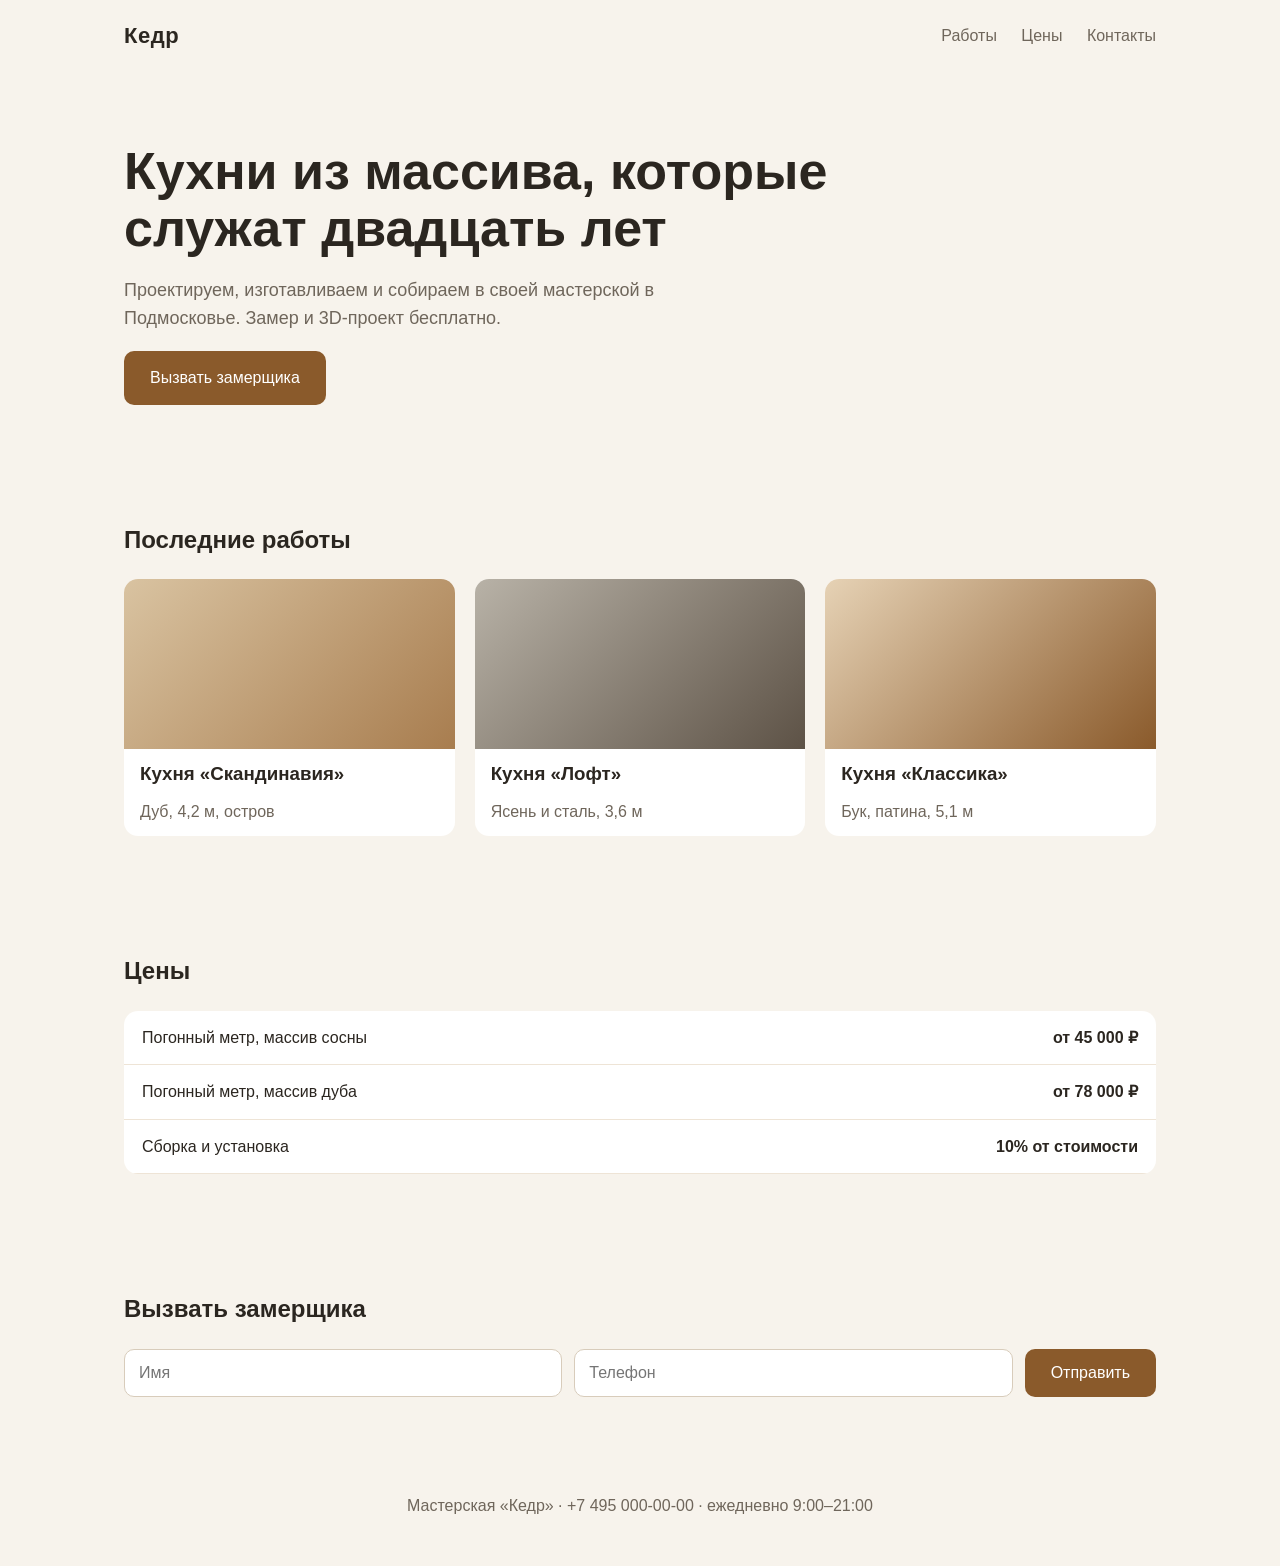
==== site/index.html @ 1e97962f "Первая версия сайта" ====
<!doctype html>
<html lang="ru">
<head>
  <meta charset="utf-8">
  <meta name="viewport" content="width=device-width, initial-scale=1">
  <title>Кедр — кухни на заказ в Москве</title>
  <meta name="description" content="Мастерская «Кедр»: кухни и шкафы из массива на заказ. Замер бесплатно, изготовление от 21 дня.">
  <link rel="stylesheet" href="style.css">
</head>
<body>
  <header class="top">
    <a class="logo" href="index.html">Кедр</a>
    <nav>
      <a href="#works">Работы</a>
      <a href="#price">Цены</a>
      <a href="contacts.html">Контакты</a>
    </nav>
  </header>

  <main>
    <section class="hero">
      <h1>Кухни из массива, которые служат двадцать лет</h1>
      <p>Проектируем, изготавливаем и собираем в своей мастерской в Подмосковье. Замер и 3D-проект бесплатно.</p>
      <a class="btn" href="#order">Вызвать замерщика</a>
    </section>

    <section id="works" class="works">
      <h2>Последние работы</h2>
      <div class="grid">
        <article class="card"><div class="ph ph1"></div><h3>Кухня «Скандинавия»</h3><p>Дуб, 4,2 м, остров</p></article>
        <article class="card"><div class="ph ph2"></div><h3>Кухня «Лофт»</h3><p>Ясень и сталь, 3,6 м</p></article>
        <article class="card"><div class="ph ph3"></div><h3>Кухня «Классика»</h3><p>Бук, патина, 5,1 м</p></article>
      </div>
    </section>

    <section id="price" class="price">
      <h2>Цены</h2>
      <table><tbody>
        <tr><td>Погонный метр, массив сосны</td><td>от 45 000 ₽</td></tr>
        <tr><td>Погонный метр, массив дуба</td><td>от 78 000 ₽</td></tr>
        <tr><td>Сборка и установка</td><td>10% от стоимости</td></tr>
      </tbody></table>
    </section>

    <section id="order" class="order">
      <h2>Вызвать замерщика</h2>
      <form id="order-form" action="#" method="post">
        <input name="name" type="text" placeholder="Имя" required>
        <input name="phone" type="tel" placeholder="Телефон" required>
        <button class="btn" type="submit">Отправить</button>
      </form>
    </section>
  </main>

  <footer class="bottom">
    <p>Мастерская «Кедр» · +7 495 000-00-00 · ежедневно 9:00–21:00</p>
  </footer>
</body>
</html>
---- site/style.css ----
:root { --bg: #f7f3ec; --ink: #2b2620; --muted: #6f665b; --accent: #8a5a2b; --card: #fff; }
* { box-sizing: border-box; }
body { margin: 0; font: 16px/1.6 -apple-system, "Segoe UI", Roboto, sans-serif; background: var(--bg); color: var(--ink); }
a { color: inherit; }
.top { display: flex; justify-content: space-between; align-items: center; padding: 18px 24px; max-width: 1080px; margin: 0 auto; }
.logo { font-weight: 800; font-size: 22px; text-decoration: none; letter-spacing: .5px; }
nav a { margin-left: 20px; text-decoration: none; color: var(--muted); }
nav a:hover { color: var(--ink); }
main { max-width: 1080px; margin: 0 auto; padding: 0 24px; }
section { padding: 48px 0; }
.hero h1 { font-size: clamp(30px, 5vw, 52px); line-height: 1.1; margin: 24px 0 16px; max-width: 760px; }
.hero p { color: var(--muted); font-size: 18px; max-width: 600px; }
.btn { display: inline-block; background: var(--accent); color: #fff; border: 0; padding: 14px 26px; border-radius: 10px; font-size: 16px; text-decoration: none; cursor: pointer; }
.grid { display: grid; grid-template-columns: repeat(auto-fit, minmax(240px, 1fr)); gap: 20px; }
.card { background: var(--card); border-radius: 14px; overflow: hidden; padding-bottom: 12px; }
.card h3, .card p { margin: 10px 16px 0; }
.card p { color: var(--muted); }
.ph { height: 170px; }
.ph1 { background: linear-gradient(135deg, #d9c3a1, #a87d4f); }
.ph2 { background: linear-gradient(135deg, #b8b2a7, #5d5246); }
.ph3 { background: linear-gradient(135deg, #e6d2b5, #8a5a2b); }
table { width: 100%; border-collapse: collapse; background: var(--card); border-radius: 14px; overflow: hidden; }
td { padding: 14px 18px; border-bottom: 1px solid #eee4d6; }
td:last-child { text-align: right; font-weight: 600; }
form { display: flex; gap: 12px; flex-wrap: wrap; }
input { flex: 1 1 200px; padding: 14px; border: 1px solid #d8ccbb; border-radius: 10px; font-size: 16px; }
.bottom { text-align: center; color: var(--muted); padding: 32px 24px; }
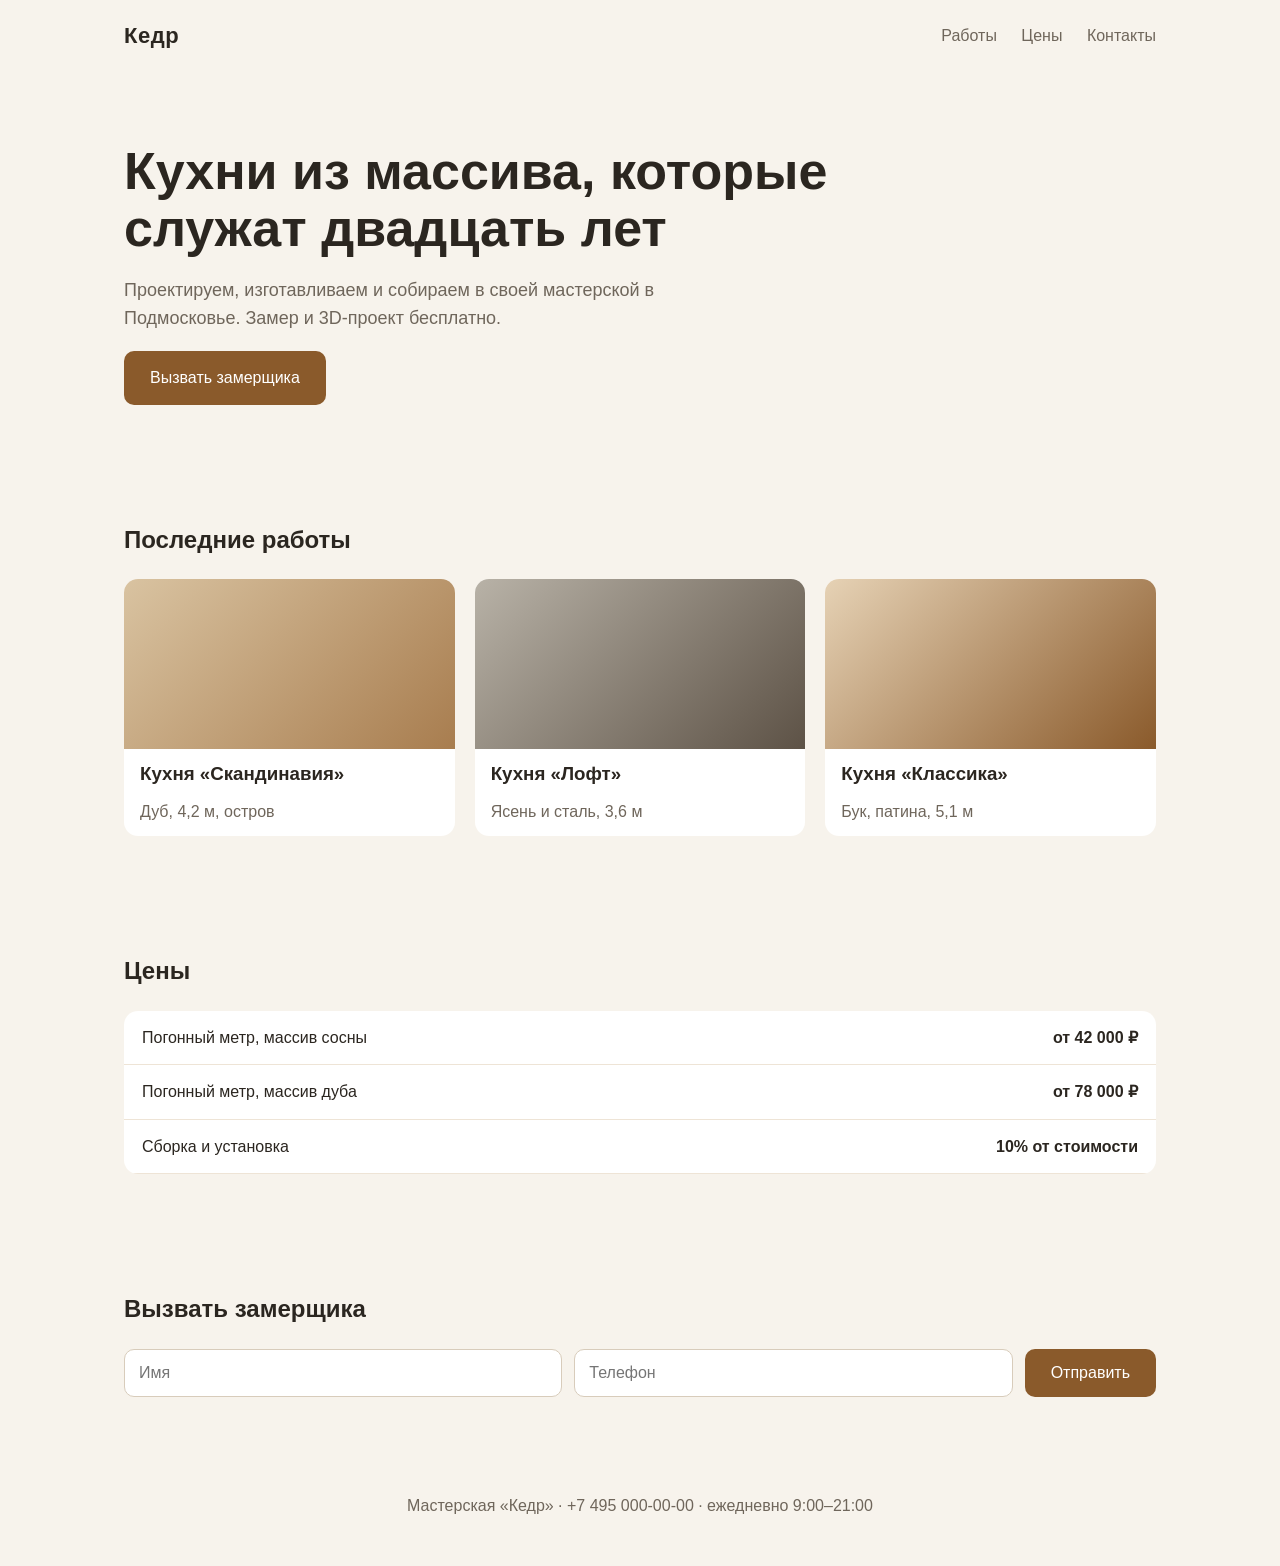
==== commit 4e32960f: "Снизили цену на кухни из сосны до 42 000 ₽" ====
--- a/site/index.html
+++ b/site/index.html
@@ -36,7 +36,7 @@
     <section id="price" class="price">
       <h2>Цены</h2>
       <table><tbody>
-        <tr><td>Погонный метр, массив сосны</td><td>от 45 000 ₽</td></tr>
+        <tr><td>Погонный метр, массив сосны</td><td>от 42 000 ₽</td></tr>
         <tr><td>Погонный метр, массив дуба</td><td>от 78 000 ₽</td></tr>
         <tr><td>Сборка и установка</td><td>10% от стоимости</td></tr>
       </tbody></table>
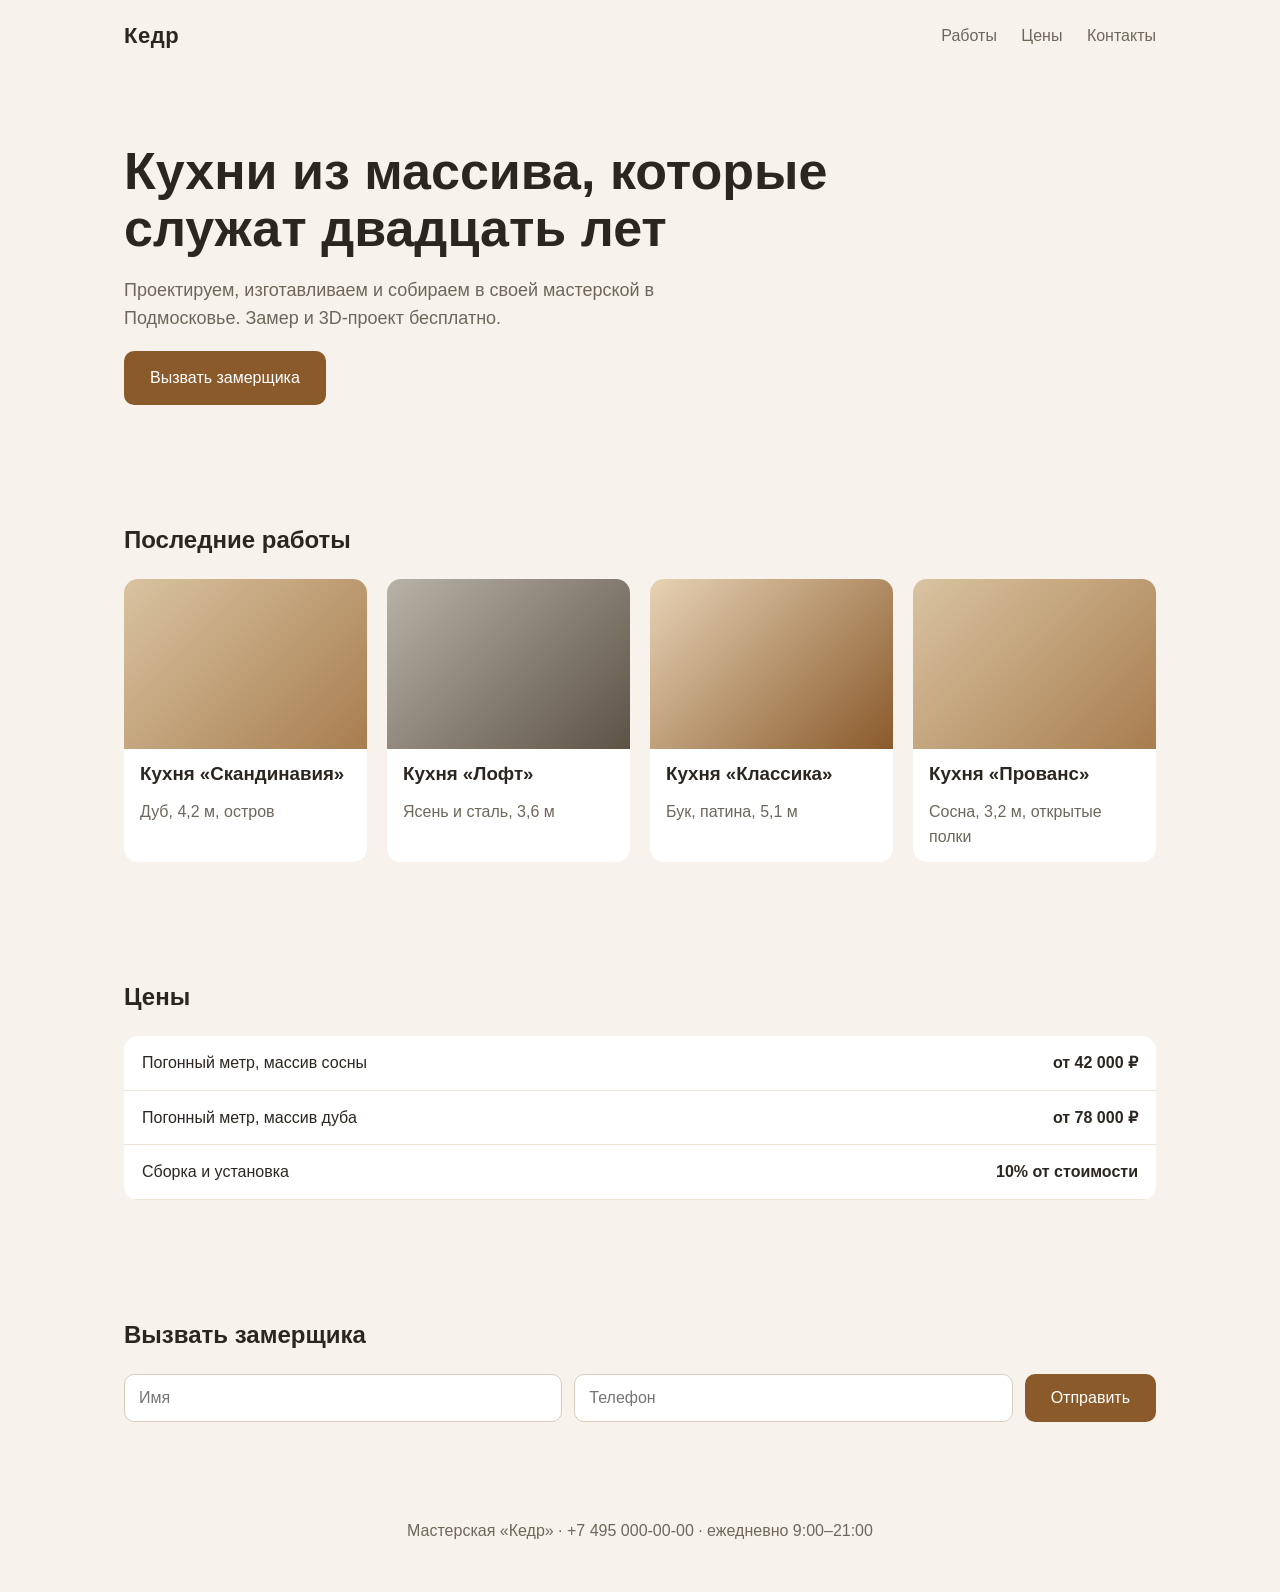
==== commit aca64c45: "Исправили ссылку на контакты, добавили кухню «Прованс» в работы" ====
--- a/site/index.html
+++ b/site/index.html
@@ -30,6 +30,7 @@
         <article class="card"><div class="ph ph1"></div><h3>Кухня «Скандинавия»</h3><p>Дуб, 4,2 м, остров</p></article>
         <article class="card"><div class="ph ph2"></div><h3>Кухня «Лофт»</h3><p>Ясень и сталь, 3,6 м</p></article>
         <article class="card"><div class="ph ph3"></div><h3>Кухня «Классика»</h3><p>Бук, патина, 5,1 м</p></article>
+        <article class="card"><div class="ph ph1"></div><h3>Кухня «Прованс»</h3><p>Сосна, 3,2 м, открытые полки</p></article>
       </div>
     </section>
 
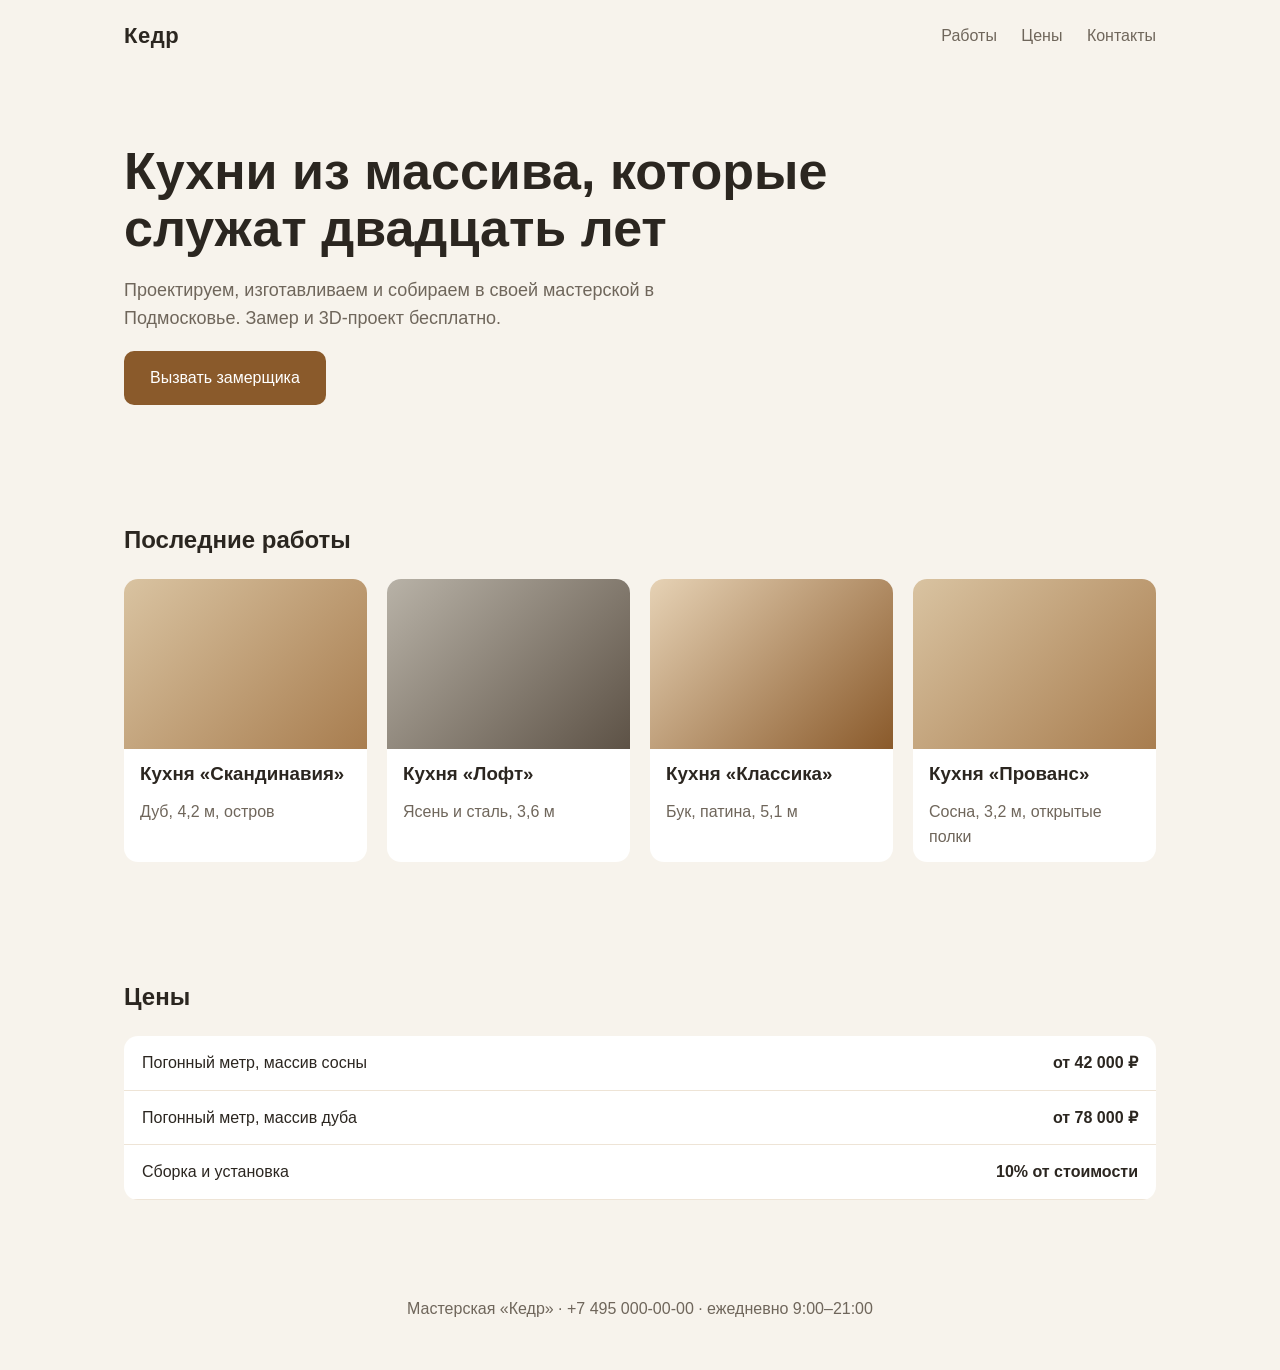
==== commit f1ea201c: "Убрали блок заявки с главной" ====
--- a/site/index.html
+++ b/site/index.html
@@ -42,15 +42,6 @@
         <tr><td>Сборка и установка</td><td>10% от стоимости</td></tr>
       </tbody></table>
     </section>
-
-    <section id="order" class="order">
-      <h2>Вызвать замерщика</h2>
-      <form id="order-form" action="#" method="post">
-        <input name="name" type="text" placeholder="Имя" required>
-        <input name="phone" type="tel" placeholder="Телефон" required>
-        <button class="btn" type="submit">Отправить</button>
-      </form>
-    </section>
   </main>
 
   <footer class="bottom">
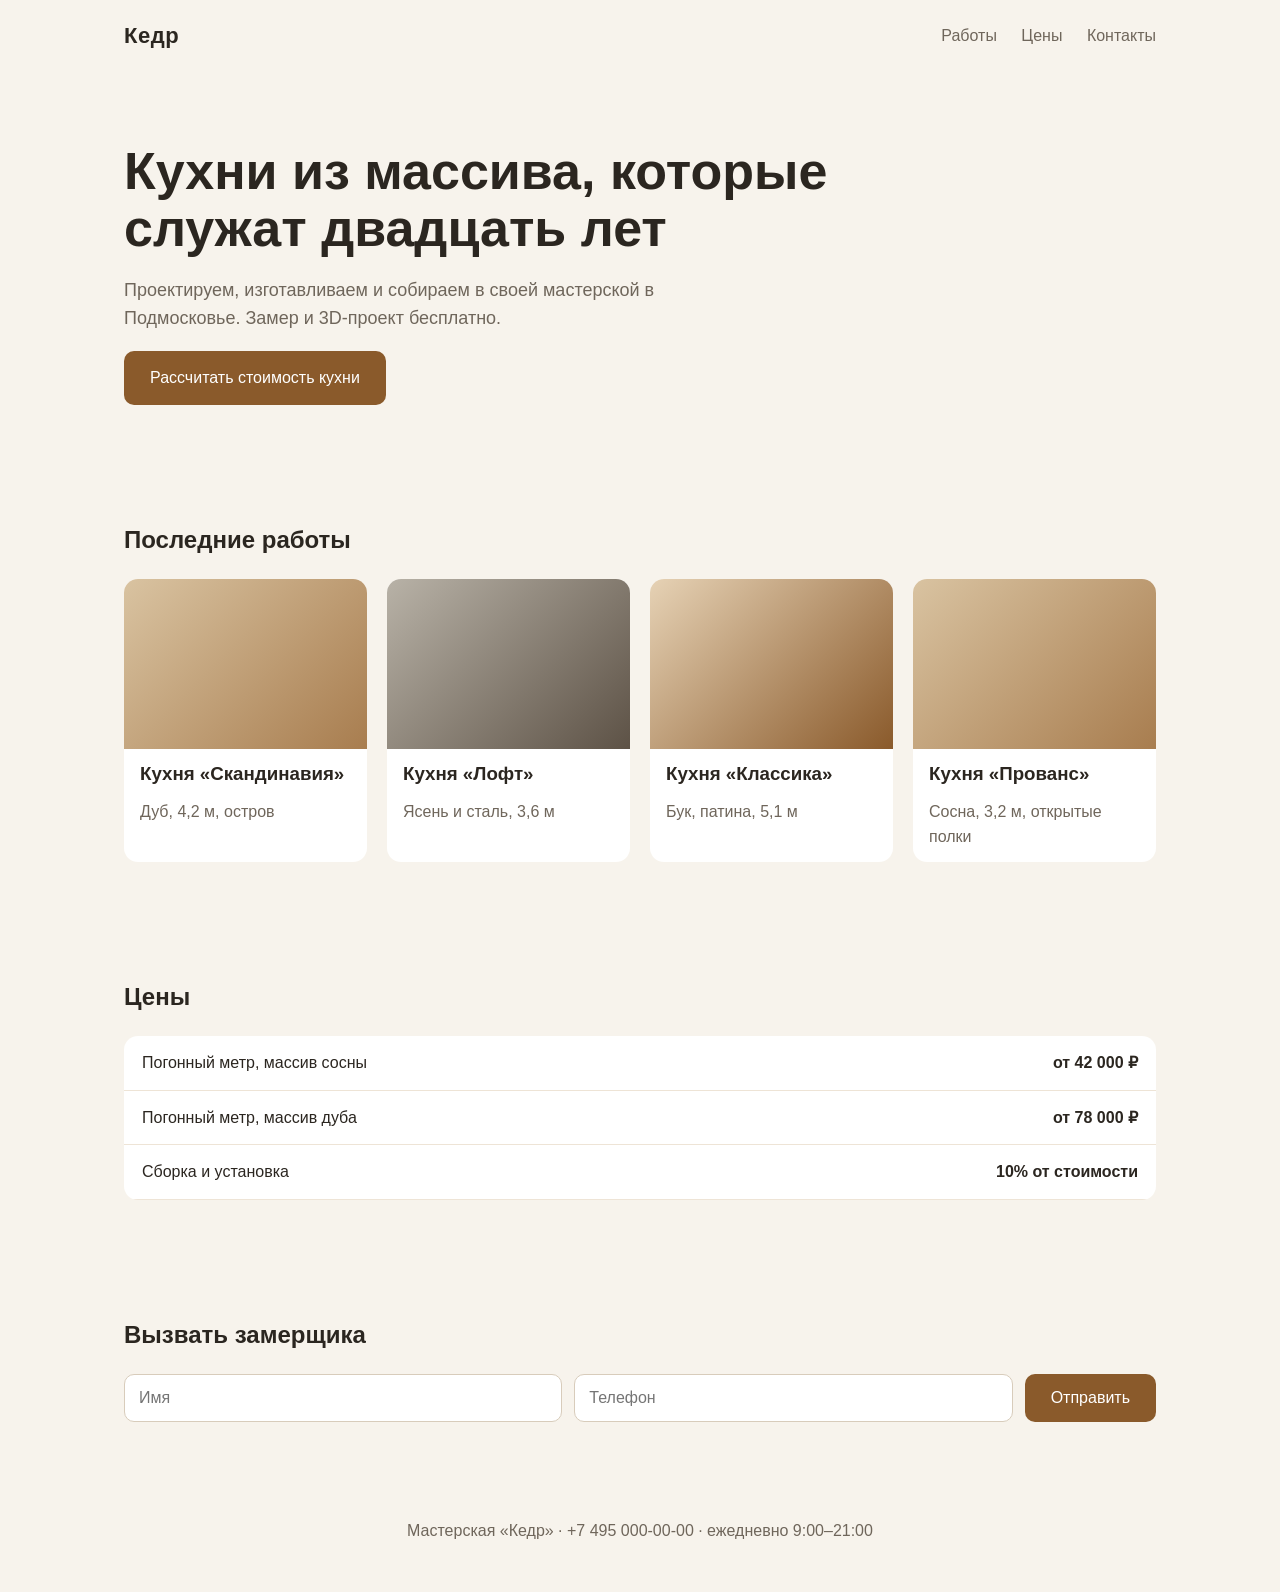
==== commit f698adf4: "Вернули блок заявки, кнопка на главной теперь «Рассчитать стоимость кухни»" ====
--- a/site/index.html
+++ b/site/index.html
@@ -21,7 +21,7 @@
     <section class="hero">
       <h1>Кухни из массива, которые служат двадцать лет</h1>
       <p>Проектируем, изготавливаем и собираем в своей мастерской в Подмосковье. Замер и 3D-проект бесплатно.</p>
-      <a class="btn" href="#order">Вызвать замерщика</a>
+      <a class="btn" href="#order">Рассчитать стоимость кухни</a>
     </section>
 
     <section id="works" class="works">
@@ -42,6 +42,15 @@
         <tr><td>Сборка и установка</td><td>10% от стоимости</td></tr>
       </tbody></table>
     </section>
+
+    <section id="order" class="order">
+      <h2>Вызвать замерщика</h2>
+      <form id="order-form" action="#" method="post">
+        <input name="name" type="text" placeholder="Имя" required>
+        <input name="phone" type="tel" placeholder="Телефон" required>
+        <button class="btn" type="submit">Отправить</button>
+      </form>
+    </section>
   </main>
 
   <footer class="bottom">
